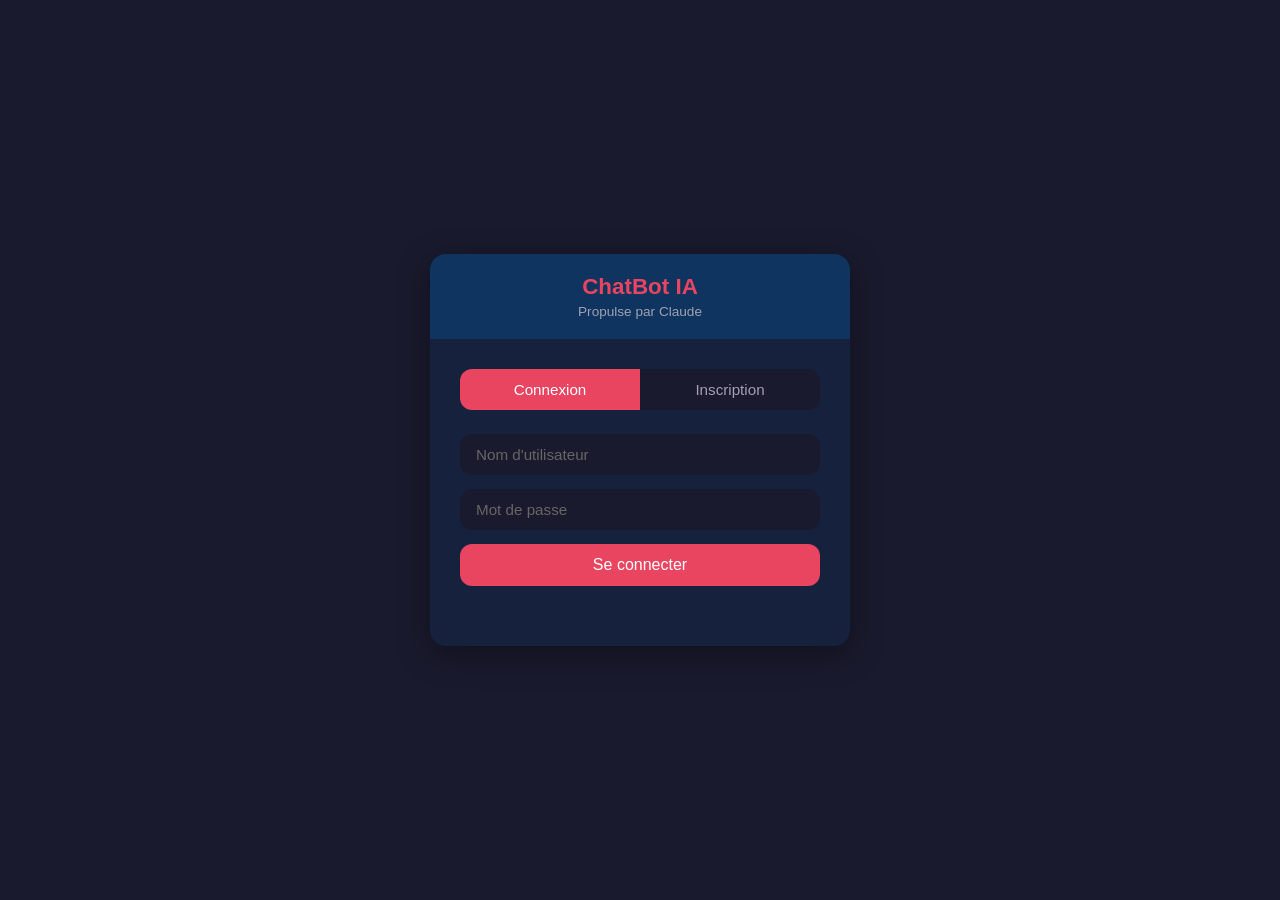
==== templates/auth.html @ 50fb8a7a "Add user authentication with login/register - Users table with hashed passwords (werkzeug) - Flask s" ====
<!DOCTYPE html>
<html lang="fr">
<head>
    <meta charset="UTF-8">
    <meta name="viewport" content="width=device-width, initial-scale=1.0">
    <title>ChatBot IA - Connexion</title>
    <link rel="stylesheet" href="/static/style.css">
</head>
<body>
    <div class="auth-container">
        <header class="chat-header">
            <h1>ChatBot IA</h1>
            <p>Propulse par Claude</p>
        </header>

        <div class="auth-form">
            <div class="auth-tabs">
                <button class="auth-tab active" data-tab="login">Connexion</button>
                <button class="auth-tab" data-tab="register">Inscription</button>
            </div>

            <form id="loginForm" class="auth-panel active">
                <input type="text" id="loginUsername" placeholder="Nom d'utilisateur" required>
                <input type="password" id="loginPassword" placeholder="Mot de passe" required>
                <button type="submit">Se connecter</button>
                <p class="auth-error" id="loginError"></p>
            </form>

            <form id="registerForm" class="auth-panel">
                <input type="text" id="registerUsername" placeholder="Nom d'utilisateur" required>
                <input type="password" id="registerPassword" placeholder="Mot de passe (6 car. min)" required>
                <button type="submit">Creer un compte</button>
                <p class="auth-error" id="registerError"></p>
            </form>
        </div>
    </div>

    <script>
        const tabs = document.querySelectorAll(".auth-tab");
        const panels = document.querySelectorAll(".auth-panel");

        tabs.forEach((tab) => {
            tab.addEventListener("click", () => {
                tabs.forEach((t) => t.classList.remove("active"));
                panels.forEach((p) => p.classList.remove("active"));
                tab.classList.add("active");
                document.getElementById(tab.dataset.tab + "Form").classList.add("active");
            });
        });

        async function handleAuth(url, username, password, errorEl) {
            errorEl.textContent = "";
            try {
                const res = await fetch(url, {
                    method: "POST",
                    headers: { "Content-Type": "application/json" },
                    body: JSON.stringify({ username, password }),
                });
                const data = await res.json();
                if (data.error) {
                    errorEl.textContent = data.error;
                } else {
                    window.location.href = "/";
                }
            } catch {
                errorEl.textContent = "Erreur de connexion au serveur.";
            }
        }

        document.getElementById("loginForm").addEventListener("submit", (e) => {
            e.preventDefault();
            handleAuth(
                "/auth/login",
                document.getElementById("loginUsername").value,
                document.getElementById("loginPassword").value,
                document.getElementById("loginError")
            );
        });

        document.getElementById("registerForm").addEventListener("submit", (e) => {
            e.preventDefault();
            handleAuth(
                "/auth/register",
                document.getElementById("registerUsername").value,
                document.getElementById("registerPassword").value,
                document.getElementById("registerError")
            );
        });
    </script>
</body>
</html>
---- static/style.css ----
* {
    margin: 0;
    padding: 0;
    box-sizing: border-box;
}

body {
    font-family: -apple-system, BlinkMacSystemFont, "Segoe UI", Roboto, sans-serif;
    background: #1a1a2e;
    color: #e0e0e0;
    height: 100vh;
    display: flex;
    justify-content: center;
    align-items: center;
}

.chat-container {
    width: 100%;
    max-width: 700px;
    height: 90vh;
    background: #16213e;
    border-radius: 16px;
    display: flex;
    flex-direction: column;
    overflow: hidden;
    box-shadow: 0 8px 32px rgba(0, 0, 0, 0.4);
}

.chat-header {
    background: #0f3460;
    padding: 20px;
    text-align: center;
}

.header-top {
    display: flex;
    justify-content: space-between;
    align-items: center;
}

.user-info {
    display: flex;
    align-items: center;
    gap: 10px;
    font-size: 0.85rem;
    color: #a0a0b0;
}

.btn-logout {
    padding: 6px 14px;
    border: 1px solid #e94560;
    border-radius: 16px;
    background: transparent;
    color: #e94560;
    font-size: 0.8rem;
    cursor: pointer;
    transition: background 0.2s;
}

.btn-logout:hover {
    background: #e94560;
    color: #fff;
}

.chat-header h1 {
    font-size: 1.4rem;
    color: #e94560;
}

.chat-header p {
    font-size: 0.85rem;
    color: #a0a0b0;
    margin-top: 4px;
}

.chat-messages {
    flex: 1;
    overflow-y: auto;
    padding: 20px;
    display: flex;
    flex-direction: column;
    gap: 12px;
}

.message {
    display: flex;
    max-width: 80%;
}

.message.user {
    align-self: flex-end;
}

.message.assistant {
    align-self: flex-start;
}

.message-content {
    padding: 12px 16px;
    border-radius: 16px;
    line-height: 1.5;
    font-size: 0.95rem;
    white-space: pre-wrap;
    word-wrap: break-word;
}

.message.user .message-content {
    background: #e94560;
    color: #fff;
    border-bottom-right-radius: 4px;
}

.message.assistant .message-content {
    background: #0f3460;
    color: #e0e0e0;
    border-bottom-left-radius: 4px;
}

.chat-input {
    display: flex;
    padding: 16px;
    gap: 10px;
    background: #0f3460;
}

.chat-input input {
    flex: 1;
    padding: 12px 16px;
    border: none;
    border-radius: 24px;
    background: #1a1a2e;
    color: #e0e0e0;
    font-size: 0.95rem;
    outline: none;
}

.chat-input input::placeholder {
    color: #666;
}

.chat-input button {
    padding: 12px 24px;
    border: none;
    border-radius: 24px;
    background: #e94560;
    color: #fff;
    font-size: 0.95rem;
    cursor: pointer;
    transition: background 0.2s;
}

.chat-input button:hover {
    background: #c73650;
}

.chat-input button:disabled {
    background: #555;
    cursor: not-allowed;
}

.typing-indicator {
    display: flex;
    gap: 4px;
    padding: 12px 16px;
    background: #0f3460;
    border-radius: 16px;
    border-bottom-left-radius: 4px;
    align-self: flex-start;
}

.typing-indicator span {
    width: 8px;
    height: 8px;
    background: #a0a0b0;
    border-radius: 50%;
    animation: bounce 1.4s infinite;
}

.typing-indicator span:nth-child(2) { animation-delay: 0.2s; }
.typing-indicator span:nth-child(3) { animation-delay: 0.4s; }

@keyframes bounce {
    0%, 60%, 100% { transform: translateY(0); }
    30% { transform: translateY(-6px); }
}

/* Auth page */

.auth-container {
    width: 100%;
    max-width: 420px;
    background: #16213e;
    border-radius: 16px;
    overflow: hidden;
    box-shadow: 0 8px 32px rgba(0, 0, 0, 0.4);
}

.auth-form {
    padding: 30px;
}

.auth-tabs {
    display: flex;
    gap: 0;
    margin-bottom: 24px;
    border-radius: 12px;
    overflow: hidden;
    background: #1a1a2e;
}

.auth-tab {
    flex: 1;
    padding: 12px;
    border: none;
    background: transparent;
    color: #a0a0b0;
    font-size: 0.95rem;
    cursor: pointer;
    transition: background 0.2s, color 0.2s;
}

.auth-tab.active {
    background: #e94560;
    color: #fff;
}

.auth-panel {
    display: none;
    flex-direction: column;
    gap: 14px;
}

.auth-panel.active {
    display: flex;
}

.auth-panel input {
    padding: 12px 16px;
    border: none;
    border-radius: 12px;
    background: #1a1a2e;
    color: #e0e0e0;
    font-size: 0.95rem;
    outline: none;
}

.auth-panel input::placeholder {
    color: #666;
}

.auth-panel button {
    padding: 12px;
    border: none;
    border-radius: 12px;
    background: #e94560;
    color: #fff;
    font-size: 1rem;
    cursor: pointer;
    transition: background 0.2s;
}

.auth-panel button:hover {
    background: #c73650;
}

.auth-error {
    color: #e94560;
    font-size: 0.85rem;
    min-height: 1.2em;
}
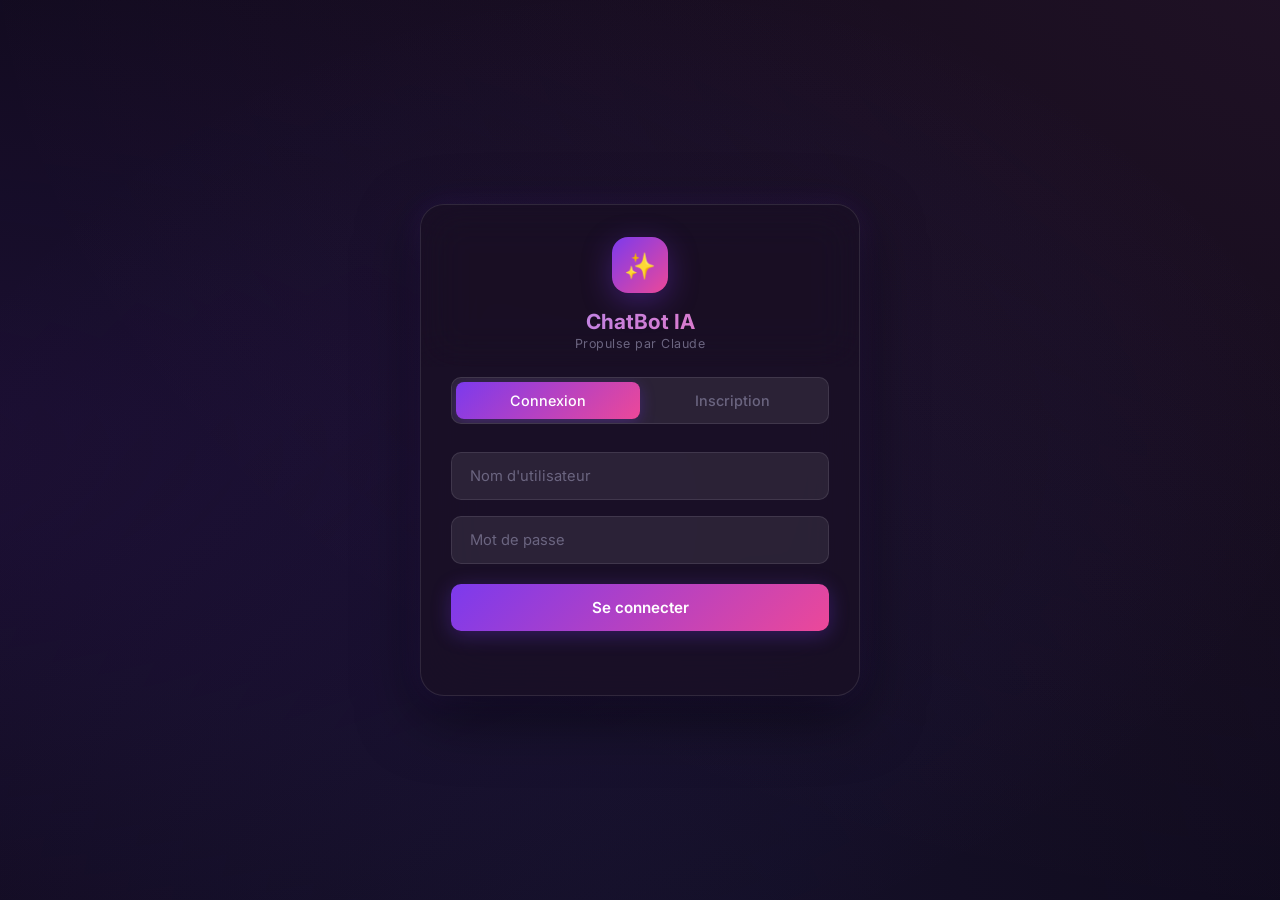
==== commit 34fd5a4b: "Redesign UI with glassmorphism, animations and premium look - Complete CSS overhaul: glassmorphism e" ====
--- a/templates/auth.html
+++ b/templates/auth.html
@@ -9,6 +9,7 @@
 <body>
     <div class="auth-container">
         <header class="chat-header">
+            <div class="auth-logo">&#10024;</div>
             <h1>ChatBot IA</h1>
             <p>Propulse par Claude</p>
         </header>
--- a/static/style.css
+++ b/static/style.css
@@ -1,35 +1,291 @@
+@import url('https://fonts.googleapis.com/css2?family=Inter:wght@300;400;500;600;700&display=swap');
+
 * {
     margin: 0;
     padding: 0;
     box-sizing: border-box;
 }
 
+:root {
+    --primary: #7c3aed;
+    --primary-light: #a78bfa;
+    --primary-dark: #5b21b6;
+    --accent: #f472b6;
+    --accent-dark: #ec4899;
+    --bg-deep: #0f0a1a;
+    --bg-dark: #1a1025;
+    --bg-card: rgba(255, 255, 255, 0.05);
+    --bg-glass: rgba(255, 255, 255, 0.08);
+    --bg-glass-hover: rgba(255, 255, 255, 0.12);
+    --border-glass: rgba(255, 255, 255, 0.1);
+    --border-glow: rgba(124, 58, 237, 0.3);
+    --text-primary: #f1f0f5;
+    --text-secondary: #a09bb0;
+    --text-muted: #6b6580;
+    --shadow-lg: 0 20px 60px rgba(0, 0, 0, 0.5);
+    --shadow-glow: 0 0 30px rgba(124, 58, 237, 0.15);
+    --radius-sm: 10px;
+    --radius-md: 16px;
+    --radius-lg: 24px;
+    --radius-full: 9999px;
+    --transition: 0.3s cubic-bezier(0.4, 0, 0.2, 1);
+}
+
 body {
-    font-family: -apple-system, BlinkMacSystemFont, "Segoe UI", Roboto, sans-serif;
-    background: #1a1a2e;
-    color: #e0e0e0;
+    font-family: 'Inter', -apple-system, BlinkMacSystemFont, "Segoe UI", sans-serif;
+    background: var(--bg-deep);
+    color: var(--text-primary);
     height: 100vh;
     display: flex;
     justify-content: center;
     align-items: center;
-}
+    overflow: hidden;
+}
+
+/* Animated background */
+body::before {
+    content: '';
+    position: fixed;
+    top: -50%;
+    left: -50%;
+    width: 200%;
+    height: 200%;
+    background:
+        radial-gradient(ellipse at 20% 50%, rgba(124, 58, 237, 0.12) 0%, transparent 50%),
+        radial-gradient(ellipse at 80% 20%, rgba(244, 114, 182, 0.08) 0%, transparent 50%),
+        radial-gradient(ellipse at 50% 80%, rgba(99, 102, 241, 0.08) 0%, transparent 50%);
+    animation: bgShift 20s ease-in-out infinite alternate;
+    z-index: 0;
+    pointer-events: none;
+}
+
+@keyframes bgShift {
+    0% { transform: translate(0, 0) rotate(0deg); }
+    33% { transform: translate(2%, -1%) rotate(1deg); }
+    66% { transform: translate(-1%, 2%) rotate(-1deg); }
+    100% { transform: translate(1%, -2%) rotate(0.5deg); }
+}
+
+/* Custom scrollbar */
+::-webkit-scrollbar {
+    width: 6px;
+}
+
+::-webkit-scrollbar-track {
+    background: transparent;
+}
+
+::-webkit-scrollbar-thumb {
+    background: rgba(124, 58, 237, 0.3);
+    border-radius: var(--radius-full);
+}
+
+::-webkit-scrollbar-thumb:hover {
+    background: rgba(124, 58, 237, 0.5);
+}
+
+/* ==================== APP LAYOUT ==================== */
+
+.app-layout {
+    display: flex;
+    width: 100%;
+    height: 100vh;
+    position: relative;
+    z-index: 1;
+}
+
+/* ==================== SIDEBAR ==================== */
+
+.sidebar {
+    width: 300px;
+    background: rgba(15, 10, 26, 0.85);
+    backdrop-filter: blur(24px);
+    -webkit-backdrop-filter: blur(24px);
+    display: flex;
+    flex-direction: column;
+    border-right: 1px solid var(--border-glass);
+    transition: margin-left var(--transition), opacity var(--transition);
+}
+
+.sidebar.hidden {
+    margin-left: -300px;
+    opacity: 0;
+}
+
+.sidebar-header {
+    display: flex;
+    justify-content: space-between;
+    align-items: center;
+    padding: 20px;
+    border-bottom: 1px solid var(--border-glass);
+}
+
+.sidebar-header h2 {
+    font-size: 0.8rem;
+    font-weight: 600;
+    color: var(--text-secondary);
+    text-transform: uppercase;
+    letter-spacing: 1.5px;
+}
+
+.btn-new-conv {
+    width: 36px;
+    height: 36px;
+    border: none;
+    border-radius: var(--radius-sm);
+    background: linear-gradient(135deg, var(--primary), var(--accent-dark));
+    color: #fff;
+    font-size: 1.3rem;
+    cursor: pointer;
+    transition: all var(--transition);
+    display: flex;
+    align-items: center;
+    justify-content: center;
+    box-shadow: 0 4px 15px rgba(124, 58, 237, 0.3);
+}
+
+.btn-new-conv:hover {
+    transform: scale(1.08);
+    box-shadow: 0 6px 25px rgba(124, 58, 237, 0.5);
+}
+
+.conv-list {
+    flex: 1;
+    overflow-y: auto;
+    padding: 10px;
+}
+
+.conv-item {
+    display: flex;
+    align-items: center;
+    padding: 12px 14px;
+    border-radius: var(--radius-sm);
+    cursor: pointer;
+    transition: all var(--transition);
+    margin-bottom: 4px;
+    border: 1px solid transparent;
+}
+
+.conv-item:hover {
+    background: var(--bg-glass-hover);
+    border-color: var(--border-glass);
+}
+
+.conv-item.active {
+    background: linear-gradient(135deg, rgba(124, 58, 237, 0.2), rgba(244, 114, 182, 0.1));
+    border-color: var(--border-glow);
+    box-shadow: 0 0 20px rgba(124, 58, 237, 0.1);
+}
+
+.conv-item-icon {
+    width: 32px;
+    height: 32px;
+    border-radius: 8px;
+    background: var(--bg-glass);
+    display: flex;
+    align-items: center;
+    justify-content: center;
+    margin-right: 12px;
+    font-size: 0.85rem;
+    flex-shrink: 0;
+}
+
+.conv-item.active .conv-item-icon {
+    background: linear-gradient(135deg, var(--primary), var(--accent-dark));
+}
+
+.conv-item-title {
+    flex: 1;
+    font-size: 0.85rem;
+    font-weight: 400;
+    overflow: hidden;
+    text-overflow: ellipsis;
+    white-space: nowrap;
+    color: var(--text-secondary);
+    transition: color var(--transition);
+}
+
+.conv-item.active .conv-item-title {
+    color: var(--text-primary);
+    font-weight: 500;
+}
+
+.conv-item-delete {
+    border: none;
+    background: transparent;
+    color: var(--text-muted);
+    font-size: 1.1rem;
+    cursor: pointer;
+    padding: 4px 8px;
+    border-radius: 6px;
+    display: none;
+    transition: all var(--transition);
+}
+
+.conv-item:hover .conv-item-delete {
+    display: flex;
+}
+
+.conv-item-delete:hover {
+    color: #f87171;
+    background: rgba(248, 113, 113, 0.12);
+}
+
+.sidebar-footer {
+    padding: 16px 20px;
+    border-top: 1px solid var(--border-glass);
+}
+
+.sidebar-footer .user-info {
+    display: flex;
+    justify-content: space-between;
+    align-items: center;
+    font-size: 0.85rem;
+}
+
+.user-info-left {
+    display: flex;
+    align-items: center;
+    gap: 10px;
+    color: var(--text-secondary);
+}
+
+.user-avatar-small {
+    width: 30px;
+    height: 30px;
+    border-radius: var(--radius-full);
+    background: linear-gradient(135deg, var(--primary), var(--accent));
+    display: flex;
+    align-items: center;
+    justify-content: center;
+    font-size: 0.75rem;
+    font-weight: 600;
+    color: #fff;
+}
+
+/* ==================== CHAT CONTAINER ==================== */
 
 .chat-container {
-    width: 100%;
-    max-width: 700px;
-    height: 90vh;
-    background: #16213e;
-    border-radius: 16px;
+    flex: 1;
+    height: 100vh;
+    background: transparent;
     display: flex;
     flex-direction: column;
     overflow: hidden;
-    box-shadow: 0 8px 32px rgba(0, 0, 0, 0.4);
-}
+    position: relative;
+}
+
+/* ==================== CHAT HEADER ==================== */
 
 .chat-header {
-    background: #0f3460;
-    padding: 20px;
+    background: rgba(15, 10, 26, 0.6);
+    backdrop-filter: blur(20px);
+    -webkit-backdrop-filter: blur(20px);
+    padding: 16px 24px;
     text-align: center;
+    border-bottom: 1px solid var(--border-glass);
+    position: relative;
+    z-index: 2;
 }
 
 .header-top {
@@ -38,132 +294,327 @@
     align-items: center;
 }
 
-.user-info {
-    display: flex;
-    align-items: center;
-    gap: 10px;
-    font-size: 0.85rem;
-    color: #a0a0b0;
+.btn-toggle-sidebar {
+    border: none;
+    background: var(--bg-glass);
+    color: var(--text-secondary);
+    font-size: 1.2rem;
+    cursor: pointer;
+    padding: 8px 12px;
+    border-radius: var(--radius-sm);
+    transition: all var(--transition);
+    backdrop-filter: blur(10px);
+}
+
+.btn-toggle-sidebar:hover {
+    color: var(--text-primary);
+    background: var(--bg-glass-hover);
+    transform: scale(1.05);
+}
+
+.header-actions {
+    display: flex;
+    gap: 8px;
+}
+
+.btn-export {
+    padding: 8px 16px;
+    border: 1px solid var(--border-glass);
+    border-radius: var(--radius-full);
+    background: var(--bg-glass);
+    color: var(--text-secondary);
+    font-size: 0.8rem;
+    font-weight: 500;
+    cursor: pointer;
+    transition: all var(--transition);
+    backdrop-filter: blur(10px);
+}
+
+.btn-export:hover {
+    background: var(--bg-glass-hover);
+    color: var(--text-primary);
+    border-color: var(--border-glow);
+    box-shadow: var(--shadow-glow);
 }
 
 .btn-logout {
-    padding: 6px 14px;
-    border: 1px solid #e94560;
-    border-radius: 16px;
-    background: transparent;
-    color: #e94560;
+    padding: 8px 16px;
+    border: 1px solid rgba(248, 113, 113, 0.3);
+    border-radius: var(--radius-full);
+    background: rgba(248, 113, 113, 0.08);
+    color: #f87171;
     font-size: 0.8rem;
+    font-weight: 500;
     cursor: pointer;
-    transition: background 0.2s;
+    transition: all var(--transition);
 }
 
 .btn-logout:hover {
-    background: #e94560;
-    color: #fff;
+    background: rgba(248, 113, 113, 0.2);
+    border-color: rgba(248, 113, 113, 0.5);
 }
 
 .chat-header h1 {
-    font-size: 1.4rem;
-    color: #e94560;
+    font-size: 1.3rem;
+    font-weight: 700;
+    background: linear-gradient(135deg, var(--primary-light), var(--accent));
+    -webkit-background-clip: text;
+    -webkit-text-fill-color: transparent;
+    background-clip: text;
 }
 
 .chat-header p {
-    font-size: 0.85rem;
-    color: #a0a0b0;
-    margin-top: 4px;
-}
+    font-size: 0.78rem;
+    color: var(--text-muted);
+    margin-top: 2px;
+    font-weight: 400;
+    letter-spacing: 0.5px;
+}
+
+/* ==================== MESSAGES ==================== */
 
 .chat-messages {
     flex: 1;
     overflow-y: auto;
-    padding: 20px;
+    padding: 24px;
     display: flex;
     flex-direction: column;
+    gap: 16px;
+    scroll-behavior: smooth;
+}
+
+.message {
+    display: flex;
+    align-items: flex-start;
     gap: 12px;
-}
-
-.message {
-    display: flex;
     max-width: 80%;
+    animation: messageSlide 0.4s cubic-bezier(0.16, 1, 0.3, 1);
+}
+
+@keyframes messageSlide {
+    from {
+        opacity: 0;
+        transform: translateY(12px);
+    }
+    to {
+        opacity: 1;
+        transform: translateY(0);
+    }
 }
 
 .message.user {
     align-self: flex-end;
+    flex-direction: row-reverse;
 }
 
 .message.assistant {
     align-self: flex-start;
 }
 
+.message-avatar {
+    width: 36px;
+    height: 36px;
+    border-radius: var(--radius-sm);
+    display: flex;
+    align-items: center;
+    justify-content: center;
+    font-size: 1rem;
+    flex-shrink: 0;
+    font-weight: 600;
+}
+
+.message.user .message-avatar {
+    background: linear-gradient(135deg, var(--primary), var(--primary-dark));
+    color: #fff;
+    box-shadow: 0 4px 12px rgba(124, 58, 237, 0.3);
+}
+
+.message.assistant .message-avatar {
+    background: linear-gradient(135deg, var(--accent), var(--accent-dark));
+    color: #fff;
+    box-shadow: 0 4px 12px rgba(244, 114, 182, 0.3);
+}
+
 .message-content {
-    padding: 12px 16px;
-    border-radius: 16px;
-    line-height: 1.5;
-    font-size: 0.95rem;
-    white-space: pre-wrap;
+    padding: 14px 18px;
+    border-radius: var(--radius-md);
+    line-height: 1.65;
+    font-size: 0.92rem;
     word-wrap: break-word;
+    overflow-wrap: break-word;
+    position: relative;
 }
 
 .message.user .message-content {
-    background: #e94560;
+    background: linear-gradient(135deg, var(--primary), var(--primary-dark));
     color: #fff;
     border-bottom-right-radius: 4px;
+    white-space: pre-wrap;
+    box-shadow: 0 4px 20px rgba(124, 58, 237, 0.25);
 }
 
 .message.assistant .message-content {
-    background: #0f3460;
-    color: #e0e0e0;
+    background: var(--bg-glass);
+    backdrop-filter: blur(16px);
+    -webkit-backdrop-filter: blur(16px);
+    color: var(--text-primary);
+    border: 1px solid var(--border-glass);
     border-bottom-left-radius: 4px;
-}
+    box-shadow: 0 4px 20px rgba(0, 0, 0, 0.2);
+}
+
+/* ==================== MARKDOWN STYLES ==================== */
+
+.message.assistant .message-content p {
+    margin-bottom: 10px;
+}
+
+.message.assistant .message-content p:last-child {
+    margin-bottom: 0;
+}
+
+.message.assistant .message-content ul,
+.message.assistant .message-content ol {
+    margin: 10px 0;
+    padding-left: 22px;
+}
+
+.message.assistant .message-content li {
+    margin-bottom: 4px;
+}
+
+.message.assistant .message-content code {
+    background: rgba(124, 58, 237, 0.15);
+    padding: 2px 8px;
+    border-radius: 6px;
+    font-size: 0.85rem;
+    font-family: 'SF Mono', 'Fira Code', 'JetBrains Mono', monospace;
+    color: var(--primary-light);
+    border: 1px solid rgba(124, 58, 237, 0.1);
+}
+
+.message.assistant .message-content pre {
+    background: rgba(0, 0, 0, 0.4);
+    border-radius: var(--radius-sm);
+    padding: 16px;
+    margin: 12px 0;
+    overflow-x: auto;
+    border: 1px solid var(--border-glass);
+    position: relative;
+}
+
+.message.assistant .message-content pre code {
+    background: transparent;
+    padding: 0;
+    font-size: 0.83rem;
+    color: var(--text-primary);
+    border: none;
+}
+
+.message.assistant .message-content strong {
+    color: #fff;
+    font-weight: 600;
+}
+
+.message.assistant .message-content blockquote {
+    border-left: 3px solid var(--primary);
+    padding-left: 14px;
+    margin: 10px 0;
+    color: var(--text-secondary);
+    font-style: italic;
+}
+
+.message.assistant .message-content a {
+    color: var(--primary-light);
+    text-decoration: none;
+    border-bottom: 1px solid rgba(167, 139, 250, 0.3);
+    transition: all var(--transition);
+}
+
+.message.assistant .message-content a:hover {
+    color: var(--accent);
+    border-bottom-color: var(--accent);
+}
+
+/* ==================== CHAT INPUT ==================== */
 
 .chat-input {
     display: flex;
-    padding: 16px;
-    gap: 10px;
-    background: #0f3460;
+    padding: 20px 24px;
+    gap: 12px;
+    background: rgba(15, 10, 26, 0.6);
+    backdrop-filter: blur(20px);
+    -webkit-backdrop-filter: blur(20px);
+    border-top: 1px solid var(--border-glass);
+    align-items: center;
 }
 
 .chat-input input {
     flex: 1;
-    padding: 12px 16px;
+    padding: 14px 20px;
+    border: 1px solid var(--border-glass);
+    border-radius: var(--radius-full);
+    background: var(--bg-glass);
+    color: var(--text-primary);
+    font-size: 0.92rem;
+    font-family: 'Inter', sans-serif;
+    outline: none;
+    transition: all var(--transition);
+    backdrop-filter: blur(10px);
+}
+
+.chat-input input::placeholder {
+    color: var(--text-muted);
+}
+
+.chat-input input:focus {
+    border-color: var(--border-glow);
+    box-shadow: 0 0 20px rgba(124, 58, 237, 0.15), inset 0 0 20px rgba(124, 58, 237, 0.05);
+    background: rgba(255, 255, 255, 0.08);
+}
+
+.chat-input button {
+    padding: 14px 28px;
     border: none;
-    border-radius: 24px;
-    background: #1a1a2e;
-    color: #e0e0e0;
-    font-size: 0.95rem;
-    outline: none;
-}
-
-.chat-input input::placeholder {
-    color: #666;
-}
-
-.chat-input button {
-    padding: 12px 24px;
-    border: none;
-    border-radius: 24px;
-    background: #e94560;
+    border-radius: var(--radius-full);
+    background: linear-gradient(135deg, var(--primary), var(--accent-dark));
     color: #fff;
-    font-size: 0.95rem;
+    font-size: 0.92rem;
+    font-weight: 600;
+    font-family: 'Inter', sans-serif;
     cursor: pointer;
-    transition: background 0.2s;
+    transition: all var(--transition);
+    box-shadow: 0 4px 20px rgba(124, 58, 237, 0.3);
+    white-space: nowrap;
 }
 
 .chat-input button:hover {
-    background: #c73650;
+    transform: translateY(-1px);
+    box-shadow: 0 8px 30px rgba(124, 58, 237, 0.45);
+}
+
+.chat-input button:active {
+    transform: translateY(0);
 }
 
 .chat-input button:disabled {
-    background: #555;
+    background: var(--bg-glass);
+    color: var(--text-muted);
     cursor: not-allowed;
-}
+    box-shadow: none;
+    transform: none;
+}
+
+/* ==================== TYPING INDICATOR ==================== */
 
 .typing-indicator {
     display: flex;
-    gap: 4px;
-    padding: 12px 16px;
-    background: #0f3460;
-    border-radius: 16px;
+    gap: 5px;
+    padding: 14px 18px;
+    background: var(--bg-glass);
+    backdrop-filter: blur(16px);
+    border-radius: var(--radius-md);
+    border: 1px solid var(--border-glass);
     border-bottom-left-radius: 4px;
     align-self: flex-start;
 }
@@ -171,100 +622,289 @@
 .typing-indicator span {
     width: 8px;
     height: 8px;
-    background: #a0a0b0;
+    background: var(--primary-light);
     border-radius: 50%;
-    animation: bounce 1.4s infinite;
+    animation: pulse 1.4s infinite;
 }
 
 .typing-indicator span:nth-child(2) { animation-delay: 0.2s; }
 .typing-indicator span:nth-child(3) { animation-delay: 0.4s; }
 
-@keyframes bounce {
-    0%, 60%, 100% { transform: translateY(0); }
-    30% { transform: translateY(-6px); }
-}
-
-/* Auth page */
+@keyframes pulse {
+    0%, 60%, 100% {
+        transform: translateY(0) scale(1);
+        opacity: 0.4;
+    }
+    30% {
+        transform: translateY(-8px) scale(1.1);
+        opacity: 1;
+    }
+}
+
+/* ==================== WELCOME MESSAGE ==================== */
+
+.welcome-section {
+    display: flex;
+    flex-direction: column;
+    align-items: center;
+    justify-content: center;
+    padding: 40px 20px;
+    text-align: center;
+    animation: fadeIn 0.6s ease;
+}
+
+@keyframes fadeIn {
+    from { opacity: 0; transform: translateY(10px); }
+    to { opacity: 1; transform: translateY(0); }
+}
+
+.welcome-icon {
+    width: 72px;
+    height: 72px;
+    border-radius: 20px;
+    background: linear-gradient(135deg, var(--primary), var(--accent-dark));
+    display: flex;
+    align-items: center;
+    justify-content: center;
+    font-size: 2rem;
+    margin-bottom: 20px;
+    box-shadow: 0 8px 40px rgba(124, 58, 237, 0.35);
+    animation: float 4s ease-in-out infinite;
+}
+
+@keyframes float {
+    0%, 100% { transform: translateY(0); }
+    50% { transform: translateY(-8px); }
+}
+
+.welcome-section h2 {
+    font-size: 1.4rem;
+    font-weight: 700;
+    margin-bottom: 8px;
+    background: linear-gradient(135deg, var(--text-primary), var(--primary-light));
+    -webkit-background-clip: text;
+    -webkit-text-fill-color: transparent;
+    background-clip: text;
+}
+
+.welcome-section p {
+    color: var(--text-muted);
+    font-size: 0.9rem;
+    max-width: 400px;
+    line-height: 1.6;
+}
+
+/* ==================== AUTH PAGE ==================== */
 
 .auth-container {
     width: 100%;
-    max-width: 420px;
-    background: #16213e;
+    max-width: 440px;
+    background: rgba(26, 16, 37, 0.8);
+    backdrop-filter: blur(30px);
+    -webkit-backdrop-filter: blur(30px);
+    border-radius: var(--radius-lg);
+    overflow: hidden;
+    border: 1px solid var(--border-glass);
+    box-shadow: var(--shadow-lg), var(--shadow-glow);
+    position: relative;
+    z-index: 1;
+    animation: authAppear 0.5s cubic-bezier(0.16, 1, 0.3, 1);
+}
+
+@keyframes authAppear {
+    from {
+        opacity: 0;
+        transform: translateY(20px) scale(0.97);
+    }
+    to {
+        opacity: 1;
+        transform: translateY(0) scale(1);
+    }
+}
+
+.auth-container .chat-header {
+    background: transparent;
+    padding: 32px 30px 16px;
+    border-bottom: none;
+}
+
+.auth-logo {
+    width: 56px;
+    height: 56px;
     border-radius: 16px;
+    background: linear-gradient(135deg, var(--primary), var(--accent-dark));
+    display: flex;
+    align-items: center;
+    justify-content: center;
+    font-size: 1.6rem;
+    margin: 0 auto 16px;
+    box-shadow: 0 8px 30px rgba(124, 58, 237, 0.35);
+}
+
+.auth-form {
+    padding: 10px 30px 32px;
+}
+
+.auth-tabs {
+    display: flex;
+    gap: 0;
+    margin-bottom: 28px;
+    border-radius: var(--radius-sm);
     overflow: hidden;
-    box-shadow: 0 8px 32px rgba(0, 0, 0, 0.4);
-}
-
-.auth-form {
-    padding: 30px;
-}
-
-.auth-tabs {
-    display: flex;
-    gap: 0;
-    margin-bottom: 24px;
-    border-radius: 12px;
-    overflow: hidden;
-    background: #1a1a2e;
+    background: var(--bg-glass);
+    border: 1px solid var(--border-glass);
+    padding: 4px;
 }
 
 .auth-tab {
     flex: 1;
-    padding: 12px;
+    padding: 10px;
     border: none;
     background: transparent;
-    color: #a0a0b0;
-    font-size: 0.95rem;
+    color: var(--text-muted);
+    font-size: 0.9rem;
+    font-weight: 500;
+    font-family: 'Inter', sans-serif;
     cursor: pointer;
-    transition: background 0.2s, color 0.2s;
+    transition: all var(--transition);
+    border-radius: 8px;
 }
 
 .auth-tab.active {
-    background: #e94560;
+    background: linear-gradient(135deg, var(--primary), var(--accent-dark));
     color: #fff;
+    box-shadow: 0 4px 15px rgba(124, 58, 237, 0.3);
+}
+
+.auth-tab:not(.active):hover {
+    color: var(--text-secondary);
+    background: var(--bg-glass);
 }
 
 .auth-panel {
     display: none;
     flex-direction: column;
-    gap: 14px;
+    gap: 16px;
 }
 
 .auth-panel.active {
     display: flex;
+    animation: fadeIn 0.3s ease;
 }
 
 .auth-panel input {
-    padding: 12px 16px;
+    padding: 14px 18px;
+    border: 1px solid var(--border-glass);
+    border-radius: var(--radius-sm);
+    background: var(--bg-glass);
+    color: var(--text-primary);
+    font-size: 0.92rem;
+    font-family: 'Inter', sans-serif;
+    outline: none;
+    transition: all var(--transition);
+}
+
+.auth-panel input::placeholder {
+    color: var(--text-muted);
+}
+
+.auth-panel input:focus {
+    border-color: var(--border-glow);
+    box-shadow: 0 0 20px rgba(124, 58, 237, 0.15);
+    background: rgba(255, 255, 255, 0.06);
+}
+
+.auth-panel button {
+    padding: 14px;
     border: none;
-    border-radius: 12px;
-    background: #1a1a2e;
-    color: #e0e0e0;
+    border-radius: var(--radius-sm);
+    background: linear-gradient(135deg, var(--primary), var(--accent-dark));
+    color: #fff;
     font-size: 0.95rem;
-    outline: none;
-}
-
-.auth-panel input::placeholder {
-    color: #666;
-}
-
-.auth-panel button {
-    padding: 12px;
-    border: none;
-    border-radius: 12px;
-    background: #e94560;
-    color: #fff;
-    font-size: 1rem;
+    font-weight: 600;
+    font-family: 'Inter', sans-serif;
     cursor: pointer;
-    transition: background 0.2s;
+    transition: all var(--transition);
+    box-shadow: 0 4px 20px rgba(124, 58, 237, 0.3);
+    margin-top: 4px;
 }
 
 .auth-panel button:hover {
-    background: #c73650;
+    transform: translateY(-2px);
+    box-shadow: 0 8px 30px rgba(124, 58, 237, 0.45);
+}
+
+.auth-panel button:active {
+    transform: translateY(0);
 }
 
 .auth-error {
-    color: #e94560;
-    font-size: 0.85rem;
+    color: #f87171;
+    font-size: 0.83rem;
     min-height: 1.2em;
-}
+    text-align: center;
+}
+
+/* ==================== RESPONSIVE ==================== */
+
+@media (max-width: 768px) {
+    .sidebar {
+        position: fixed;
+        z-index: 10;
+        height: 100vh;
+        width: 300px;
+    }
+
+    .sidebar.hidden {
+        margin-left: -300px;
+    }
+
+    .message {
+        max-width: 92%;
+    }
+
+    .chat-input {
+        padding: 14px 16px;
+    }
+
+    .chat-input button {
+        padding: 14px 20px;
+    }
+
+    .chat-messages {
+        padding: 16px;
+    }
+
+    .auth-container {
+        margin: 16px;
+        max-width: calc(100% - 32px);
+    }
+
+    .welcome-icon {
+        width: 60px;
+        height: 60px;
+        font-size: 1.6rem;
+    }
+}
+
+@media (max-width: 480px) {
+    .message-avatar {
+        width: 28px;
+        height: 28px;
+        font-size: 0.8rem;
+        border-radius: 8px;
+    }
+
+    .message-content {
+        padding: 12px 14px;
+        font-size: 0.88rem;
+    }
+
+    .header-top h1 {
+        font-size: 1.1rem;
+    }
+
+    .chat-header p {
+        display: none;
+    }
+}
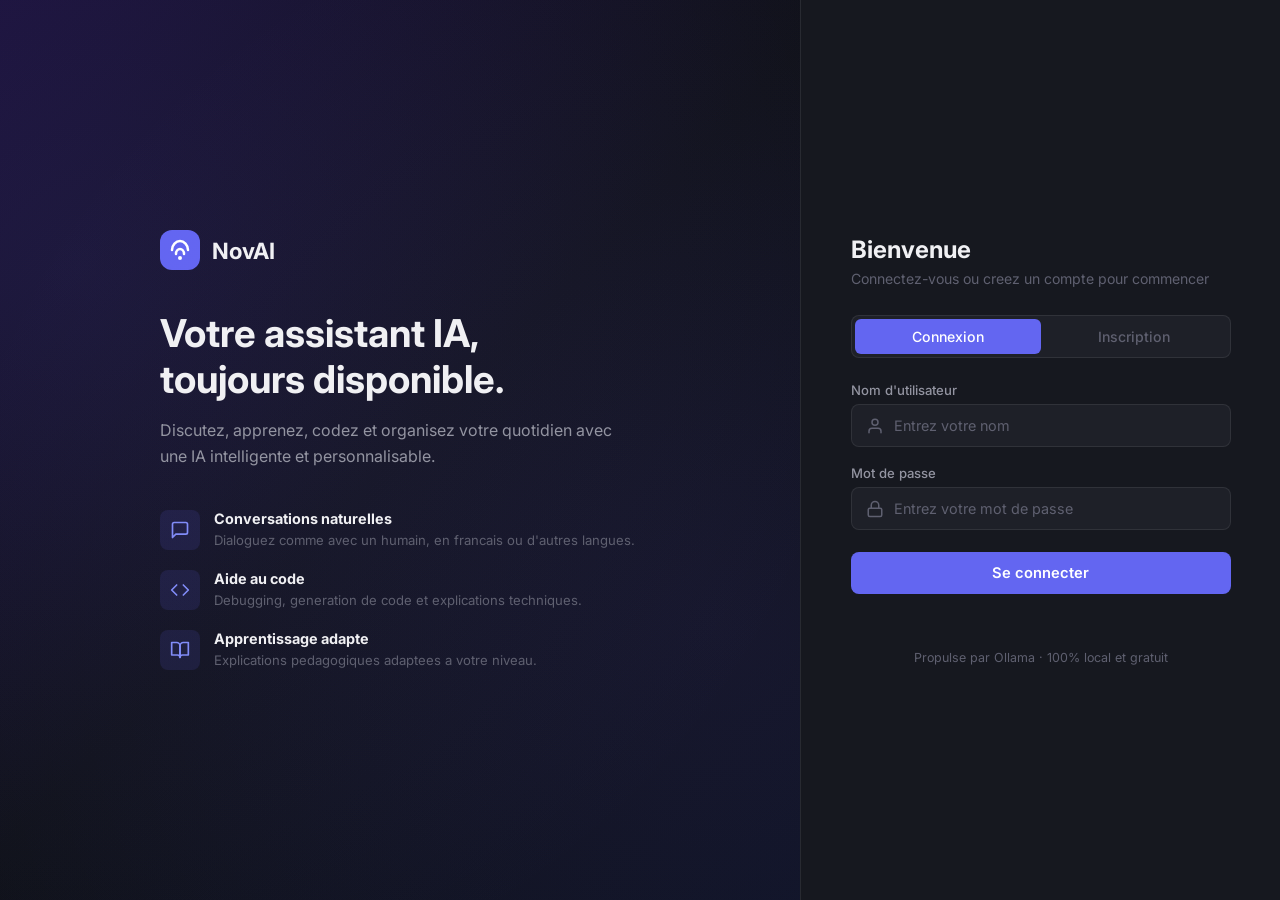
==== commit 3af7f631: "Redesign UI/UX with modern NovAI branding - New split-screen auth page with feature highlights and b" ====
--- a/templates/auth.html
+++ b/templates/auth.html
@@ -3,36 +3,115 @@
 <head>
     <meta charset="UTF-8">
     <meta name="viewport" content="width=device-width, initial-scale=1.0">
-    <title>ChatBot IA - Connexion</title>
+    <title>NovAI - Assistant IA</title>
     <link rel="stylesheet" href="/static/style.css">
 </head>
-<body>
-    <div class="auth-container">
-        <header class="chat-header">
-            <div class="auth-logo">&#10024;</div>
-            <h1>ChatBot IA</h1>
-            <p>Propulse par Claude</p>
-        </header>
+<body class="auth-body">
+    <div class="auth-page">
+        <!-- Left: Branding -->
+        <div class="auth-branding">
+            <div class="auth-branding-content">
+                <div class="brand-logo">
+                    <svg width="40" height="40" viewBox="0 0 40 40" fill="none">
+                        <rect width="40" height="40" rx="12" fill="url(#logo-grad)"/>
+                        <path d="M12 20C12 15 16 11 20 11C24 11 28 15 28 20" stroke="white" stroke-width="2.5" stroke-linecap="round"/>
+                        <path d="M16 24C16 21 18 19 20 19C22 19 24 21 24 24" stroke="white" stroke-width="2.5" stroke-linecap="round"/>
+                        <circle cx="20" cy="28" r="2" fill="white"/>
+                        <defs>
+                            <linearGradient id="logo-grad" x1="0" y1="0" x2="40" y2="40">
+                                <stop stop-color="#6366f1"/>
+                                <stop offset="1" stop-color="#8b5cf6"/>
+                            </linearGradient>
+                        </defs>
+                    </svg>
+                    <span class="brand-name">NovAI</span>
+                </div>
+                <h1 class="auth-headline">Votre assistant IA,<br>toujours disponible.</h1>
+                <p class="auth-subline">Discutez, apprenez, codez et organisez votre quotidien avec une IA intelligente et personnalisable.</p>
+                <div class="auth-features">
+                    <div class="auth-feature">
+                        <div class="feature-icon">
+                            <svg width="20" height="20" viewBox="0 0 24 24" fill="none" stroke="currentColor" stroke-width="2" stroke-linecap="round" stroke-linejoin="round"><path d="M21 15a2 2 0 0 1-2 2H7l-4 4V5a2 2 0 0 1 2-2h14a2 2 0 0 1 2 2z"/></svg>
+                        </div>
+                        <div>
+                            <strong>Conversations naturelles</strong>
+                            <p>Dialoguez comme avec un humain, en francais ou d'autres langues.</p>
+                        </div>
+                    </div>
+                    <div class="auth-feature">
+                        <div class="feature-icon">
+                            <svg width="20" height="20" viewBox="0 0 24 24" fill="none" stroke="currentColor" stroke-width="2" stroke-linecap="round" stroke-linejoin="round"><polyline points="16 18 22 12 16 6"/><polyline points="8 6 2 12 8 18"/></svg>
+                        </div>
+                        <div>
+                            <strong>Aide au code</strong>
+                            <p>Debugging, generation de code et explications techniques.</p>
+                        </div>
+                    </div>
+                    <div class="auth-feature">
+                        <div class="feature-icon">
+                            <svg width="20" height="20" viewBox="0 0 24 24" fill="none" stroke="currentColor" stroke-width="2" stroke-linecap="round" stroke-linejoin="round"><path d="M2 3h6a4 4 0 0 1 4 4v14a3 3 0 0 0-3-3H2z"/><path d="M22 3h-6a4 4 0 0 0-4 4v14a3 3 0 0 1 3-3h7z"/></svg>
+                        </div>
+                        <div>
+                            <strong>Apprentissage adapte</strong>
+                            <p>Explications pedagogiques adaptees a votre niveau.</p>
+                        </div>
+                    </div>
+                </div>
+            </div>
+        </div>
 
-        <div class="auth-form">
-            <div class="auth-tabs">
-                <button class="auth-tab active" data-tab="login">Connexion</button>
-                <button class="auth-tab" data-tab="register">Inscription</button>
+        <!-- Right: Auth form -->
+        <div class="auth-form-side">
+            <div class="auth-card">
+                <div class="auth-card-header">
+                    <h2>Bienvenue</h2>
+                    <p>Connectez-vous ou creez un compte pour commencer</p>
+                </div>
+
+                <div class="auth-tabs">
+                    <button class="auth-tab active" data-tab="login">Connexion</button>
+                    <button class="auth-tab" data-tab="register">Inscription</button>
+                </div>
+
+                <form id="loginForm" class="auth-panel active">
+                    <div class="input-group">
+                        <label for="loginUsername">Nom d'utilisateur</label>
+                        <div class="input-wrapper">
+                            <svg width="18" height="18" viewBox="0 0 24 24" fill="none" stroke="currentColor" stroke-width="2" stroke-linecap="round" stroke-linejoin="round"><path d="M20 21v-2a4 4 0 0 0-4-4H8a4 4 0 0 0-4 4v2"/><circle cx="12" cy="7" r="4"/></svg>
+                            <input type="text" id="loginUsername" placeholder="Entrez votre nom" required>
+                        </div>
+                    </div>
+                    <div class="input-group">
+                        <label for="loginPassword">Mot de passe</label>
+                        <div class="input-wrapper">
+                            <svg width="18" height="18" viewBox="0 0 24 24" fill="none" stroke="currentColor" stroke-width="2" stroke-linecap="round" stroke-linejoin="round"><rect x="3" y="11" width="18" height="11" rx="2" ry="2"/><path d="M7 11V7a5 5 0 0 1 10 0v4"/></svg>
+                            <input type="password" id="loginPassword" placeholder="Entrez votre mot de passe" required>
+                        </div>
+                    </div>
+                    <button type="submit" class="btn-auth">Se connecter</button>
+                    <p class="auth-error" id="loginError"></p>
+                </form>
+
+                <form id="registerForm" class="auth-panel">
+                    <div class="input-group">
+                        <label for="registerUsername">Nom d'utilisateur</label>
+                        <div class="input-wrapper">
+                            <svg width="18" height="18" viewBox="0 0 24 24" fill="none" stroke="currentColor" stroke-width="2" stroke-linecap="round" stroke-linejoin="round"><path d="M20 21v-2a4 4 0 0 0-4-4H8a4 4 0 0 0-4 4v2"/><circle cx="12" cy="7" r="4"/></svg>
+                            <input type="text" id="registerUsername" placeholder="Choisissez un nom" required>
+                        </div>
+                    </div>
+                    <div class="input-group">
+                        <label for="registerPassword">Mot de passe</label>
+                        <div class="input-wrapper">
+                            <svg width="18" height="18" viewBox="0 0 24 24" fill="none" stroke="currentColor" stroke-width="2" stroke-linecap="round" stroke-linejoin="round"><rect x="3" y="11" width="18" height="11" rx="2" ry="2"/><path d="M7 11V7a5 5 0 0 1 10 0v4"/></svg>
+                            <input type="password" id="registerPassword" placeholder="6 caracteres minimum" required>
+                        </div>
+                    </div>
+                    <button type="submit" class="btn-auth">Creer mon compte</button>
+                    <p class="auth-error" id="registerError"></p>
+                </form>
             </div>
-
-            <form id="loginForm" class="auth-panel active">
-                <input type="text" id="loginUsername" placeholder="Nom d'utilisateur" required>
-                <input type="password" id="loginPassword" placeholder="Mot de passe" required>
-                <button type="submit">Se connecter</button>
-                <p class="auth-error" id="loginError"></p>
-            </form>
-
-            <form id="registerForm" class="auth-panel">
-                <input type="text" id="registerUsername" placeholder="Nom d'utilisateur" required>
-                <input type="password" id="registerPassword" placeholder="Mot de passe (6 car. min)" required>
-                <button type="submit">Creer un compte</button>
-                <p class="auth-error" id="registerError"></p>
-            </form>
+            <p class="auth-footer-text">Propulse par Ollama &middot; 100% local et gratuit</p>
         </div>
     </div>
 
--- a/static/style.css
+++ b/static/style.css
@@ -7,68 +7,47 @@
 }
 
 :root {
-    --primary: #7c3aed;
-    --primary-light: #a78bfa;
-    --primary-dark: #5b21b6;
-    --accent: #f472b6;
-    --accent-dark: #ec4899;
-    --bg-deep: #0f0a1a;
-    --bg-dark: #1a1025;
-    --bg-card: rgba(255, 255, 255, 0.05);
-    --bg-glass: rgba(255, 255, 255, 0.08);
-    --bg-glass-hover: rgba(255, 255, 255, 0.12);
-    --border-glass: rgba(255, 255, 255, 0.1);
-    --border-glow: rgba(124, 58, 237, 0.3);
-    --text-primary: #f1f0f5;
-    --text-secondary: #a09bb0;
-    --text-muted: #6b6580;
-    --shadow-lg: 0 20px 60px rgba(0, 0, 0, 0.5);
-    --shadow-glow: 0 0 30px rgba(124, 58, 237, 0.15);
-    --radius-sm: 10px;
-    --radius-md: 16px;
-    --radius-lg: 24px;
+    --primary: #6366f1;
+    --primary-light: #818cf8;
+    --primary-dark: #4f46e5;
+    --primary-subtle: rgba(99, 102, 241, 0.12);
+    --accent: #8b5cf6;
+    --accent-light: #a78bfa;
+    --surface: #0f1117;
+    --surface-1: #16181f;
+    --surface-2: #1e2028;
+    --surface-3: #262830;
+    --surface-hover: #2a2c35;
+    --border: rgba(255, 255, 255, 0.08);
+    --border-focus: rgba(99, 102, 241, 0.5);
+    --text-primary: #f0f0f3;
+    --text-secondary: #9394a1;
+    --text-muted: #5f6070;
+    --danger: #ef4444;
+    --danger-subtle: rgba(239, 68, 68, 0.12);
+    --success: #22c55e;
+    --radius-sm: 8px;
+    --radius-md: 12px;
+    --radius-lg: 16px;
+    --radius-xl: 20px;
     --radius-full: 9999px;
-    --transition: 0.3s cubic-bezier(0.4, 0, 0.2, 1);
+    --transition: 0.2s ease;
+    --shadow-sm: 0 1px 2px rgba(0, 0, 0, 0.3);
+    --shadow-md: 0 4px 12px rgba(0, 0, 0, 0.4);
+    --shadow-lg: 0 12px 40px rgba(0, 0, 0, 0.5);
 }
 
 body {
     font-family: 'Inter', -apple-system, BlinkMacSystemFont, "Segoe UI", sans-serif;
-    background: var(--bg-deep);
+    background: var(--surface);
     color: var(--text-primary);
     height: 100vh;
-    display: flex;
-    justify-content: center;
-    align-items: center;
     overflow: hidden;
-}
-
-/* Animated background */
-body::before {
-    content: '';
-    position: fixed;
-    top: -50%;
-    left: -50%;
-    width: 200%;
-    height: 200%;
-    background:
-        radial-gradient(ellipse at 20% 50%, rgba(124, 58, 237, 0.12) 0%, transparent 50%),
-        radial-gradient(ellipse at 80% 20%, rgba(244, 114, 182, 0.08) 0%, transparent 50%),
-        radial-gradient(ellipse at 50% 80%, rgba(99, 102, 241, 0.08) 0%, transparent 50%);
-    animation: bgShift 20s ease-in-out infinite alternate;
-    z-index: 0;
-    pointer-events: none;
-}
-
-@keyframes bgShift {
-    0% { transform: translate(0, 0) rotate(0deg); }
-    33% { transform: translate(2%, -1%) rotate(1deg); }
-    66% { transform: translate(-1%, 2%) rotate(-1deg); }
-    100% { transform: translate(1%, -2%) rotate(0.5deg); }
 }
 
 /* Custom scrollbar */
 ::-webkit-scrollbar {
-    width: 6px;
+    width: 5px;
 }
 
 ::-webkit-scrollbar-track {
@@ -76,12 +55,12 @@
 }
 
 ::-webkit-scrollbar-thumb {
-    background: rgba(124, 58, 237, 0.3);
+    background: var(--surface-3);
     border-radius: var(--radius-full);
 }
 
 ::-webkit-scrollbar-thumb:hover {
-    background: rgba(124, 58, 237, 0.5);
+    background: var(--text-muted);
 }
 
 /* ==================== APP LAYOUT ==================== */
@@ -90,113 +69,108 @@
     display: flex;
     width: 100%;
     height: 100vh;
-    position: relative;
-    z-index: 1;
 }
 
 /* ==================== SIDEBAR ==================== */
 
 .sidebar {
-    width: 300px;
-    background: rgba(15, 10, 26, 0.85);
-    backdrop-filter: blur(24px);
-    -webkit-backdrop-filter: blur(24px);
+    width: 280px;
+    min-width: 280px;
+    background: var(--surface-1);
     display: flex;
     flex-direction: column;
-    border-right: 1px solid var(--border-glass);
-    transition: margin-left var(--transition), opacity var(--transition);
+    border-right: 1px solid var(--border);
+    transition: margin-left 0.3s ease, opacity 0.3s ease;
 }
 
 .sidebar.hidden {
-    margin-left: -300px;
+    margin-left: -280px;
     opacity: 0;
+    pointer-events: none;
 }
 
 .sidebar-header {
     display: flex;
     justify-content: space-between;
     align-items: center;
-    padding: 20px;
-    border-bottom: 1px solid var(--border-glass);
-}
-
-.sidebar-header h2 {
-    font-size: 0.8rem;
+    padding: 16px;
+    border-bottom: 1px solid var(--border);
+    height: 60px;
+}
+
+.sidebar-brand {
+    display: flex;
+    align-items: center;
+    gap: 10px;
     font-weight: 600;
+    font-size: 1rem;
+    color: var(--text-primary);
+}
+
+.btn-new-conv {
+    width: 34px;
+    height: 34px;
+    border: 1px solid var(--border);
+    border-radius: var(--radius-sm);
+    background: transparent;
     color: var(--text-secondary);
-    text-transform: uppercase;
-    letter-spacing: 1.5px;
-}
-
-.btn-new-conv {
-    width: 36px;
-    height: 36px;
-    border: none;
-    border-radius: var(--radius-sm);
-    background: linear-gradient(135deg, var(--primary), var(--accent-dark));
-    color: #fff;
-    font-size: 1.3rem;
     cursor: pointer;
     transition: all var(--transition);
     display: flex;
     align-items: center;
     justify-content: center;
-    box-shadow: 0 4px 15px rgba(124, 58, 237, 0.3);
 }
 
 .btn-new-conv:hover {
-    transform: scale(1.08);
-    box-shadow: 0 6px 25px rgba(124, 58, 237, 0.5);
+    background: var(--surface-hover);
+    color: var(--text-primary);
+    border-color: var(--text-muted);
 }
 
 .conv-list {
     flex: 1;
     overflow-y: auto;
-    padding: 10px;
+    padding: 8px;
 }
 
 .conv-item {
     display: flex;
     align-items: center;
-    padding: 12px 14px;
+    padding: 10px 12px;
     border-radius: var(--radius-sm);
     cursor: pointer;
     transition: all var(--transition);
-    margin-bottom: 4px;
-    border: 1px solid transparent;
+    margin-bottom: 2px;
+    gap: 10px;
 }
 
 .conv-item:hover {
-    background: var(--bg-glass-hover);
-    border-color: var(--border-glass);
+    background: var(--surface-hover);
 }
 
 .conv-item.active {
-    background: linear-gradient(135deg, rgba(124, 58, 237, 0.2), rgba(244, 114, 182, 0.1));
-    border-color: var(--border-glow);
-    box-shadow: 0 0 20px rgba(124, 58, 237, 0.1);
+    background: var(--primary-subtle);
 }
 
 .conv-item-icon {
-    width: 32px;
-    height: 32px;
-    border-radius: 8px;
-    background: var(--bg-glass);
-    display: flex;
-    align-items: center;
-    justify-content: center;
-    margin-right: 12px;
-    font-size: 0.85rem;
+    width: 28px;
+    height: 28px;
+    border-radius: 6px;
+    display: flex;
+    align-items: center;
+    justify-content: center;
+    font-size: 0.8rem;
     flex-shrink: 0;
+    color: var(--text-muted);
 }
 
 .conv-item.active .conv-item-icon {
-    background: linear-gradient(135deg, var(--primary), var(--accent-dark));
+    color: var(--primary-light);
 }
 
 .conv-item-title {
     flex: 1;
-    font-size: 0.85rem;
+    font-size: 0.84rem;
     font-weight: 400;
     overflow: hidden;
     text-overflow: ellipsis;
@@ -214,12 +188,13 @@
     border: none;
     background: transparent;
     color: var(--text-muted);
-    font-size: 1.1rem;
+    font-size: 1rem;
     cursor: pointer;
-    padding: 4px 8px;
-    border-radius: 6px;
+    padding: 4px 6px;
+    border-radius: 4px;
     display: none;
     transition: all var(--transition);
+    line-height: 1;
 }
 
 .conv-item:hover .conv-item-delete {
@@ -227,20 +202,19 @@
 }
 
 .conv-item-delete:hover {
-    color: #f87171;
-    background: rgba(248, 113, 113, 0.12);
+    color: var(--danger);
+    background: var(--danger-subtle);
 }
 
 .sidebar-footer {
-    padding: 16px 20px;
-    border-top: 1px solid var(--border-glass);
+    padding: 12px 16px;
+    border-top: 1px solid var(--border);
 }
 
 .sidebar-footer .user-info {
     display: flex;
     justify-content: space-between;
     align-items: center;
-    font-size: 0.85rem;
 }
 
 .user-info-left {
@@ -248,6 +222,7 @@
     align-items: center;
     gap: 10px;
     color: var(--text-secondary);
+    font-size: 0.85rem;
 }
 
 .user-avatar-small {
@@ -263,112 +238,125 @@
     color: #fff;
 }
 
+.btn-logout {
+    width: 32px;
+    height: 32px;
+    border: none;
+    border-radius: var(--radius-sm);
+    background: transparent;
+    color: var(--text-muted);
+    cursor: pointer;
+    transition: all var(--transition);
+    display: flex;
+    align-items: center;
+    justify-content: center;
+}
+
+.btn-logout:hover {
+    background: var(--danger-subtle);
+    color: var(--danger);
+}
+
+/* Sidebar overlay for mobile */
+.sidebar-overlay {
+    display: none;
+    position: fixed;
+    inset: 0;
+    background: rgba(0, 0, 0, 0.5);
+    z-index: 9;
+    backdrop-filter: blur(4px);
+}
+
+.sidebar-overlay.active {
+    display: block;
+}
+
 /* ==================== CHAT CONTAINER ==================== */
 
 .chat-container {
     flex: 1;
     height: 100vh;
-    background: transparent;
     display: flex;
     flex-direction: column;
     overflow: hidden;
-    position: relative;
+    background: var(--surface);
 }
 
 /* ==================== CHAT HEADER ==================== */
 
 .chat-header {
-    background: rgba(15, 10, 26, 0.6);
-    backdrop-filter: blur(20px);
-    -webkit-backdrop-filter: blur(20px);
-    padding: 16px 24px;
-    text-align: center;
-    border-bottom: 1px solid var(--border-glass);
-    position: relative;
-    z-index: 2;
-}
-
-.header-top {
-    display: flex;
-    justify-content: space-between;
-    align-items: center;
+    display: flex;
+    align-items: center;
+    padding: 0 16px;
+    height: 60px;
+    min-height: 60px;
+    border-bottom: 1px solid var(--border);
+    background: var(--surface);
+    gap: 12px;
 }
 
 .btn-toggle-sidebar {
+    width: 36px;
+    height: 36px;
     border: none;
-    background: var(--bg-glass);
+    background: transparent;
     color: var(--text-secondary);
-    font-size: 1.2rem;
     cursor: pointer;
-    padding: 8px 12px;
     border-radius: var(--radius-sm);
     transition: all var(--transition);
-    backdrop-filter: blur(10px);
+    display: flex;
+    align-items: center;
+    justify-content: center;
+    flex-shrink: 0;
 }
 
 .btn-toggle-sidebar:hover {
     color: var(--text-primary);
-    background: var(--bg-glass-hover);
-    transform: scale(1.05);
+    background: var(--surface-hover);
+}
+
+.header-center {
+    flex: 1;
+    display: flex;
+    flex-direction: column;
+    align-items: center;
+}
+
+.header-title {
+    font-size: 0.95rem;
+    font-weight: 600;
+    color: var(--text-primary);
+}
+
+.header-model {
+    font-size: 0.72rem;
+    color: var(--text-muted);
+    font-weight: 400;
 }
 
 .header-actions {
     display: flex;
-    gap: 8px;
-}
-
-.btn-export {
-    padding: 8px 16px;
-    border: 1px solid var(--border-glass);
-    border-radius: var(--radius-full);
-    background: var(--bg-glass);
+    gap: 4px;
+    flex-shrink: 0;
+}
+
+.btn-icon {
+    width: 36px;
+    height: 36px;
+    border: none;
+    border-radius: var(--radius-sm);
+    background: transparent;
     color: var(--text-secondary);
-    font-size: 0.8rem;
-    font-weight: 500;
     cursor: pointer;
     transition: all var(--transition);
-    backdrop-filter: blur(10px);
-}
-
-.btn-export:hover {
-    background: var(--bg-glass-hover);
-    color: var(--text-primary);
-    border-color: var(--border-glow);
-    box-shadow: var(--shadow-glow);
-}
-
-.btn-logout {
-    padding: 8px 16px;
-    border: 1px solid rgba(248, 113, 113, 0.3);
-    border-radius: var(--radius-full);
-    background: rgba(248, 113, 113, 0.08);
-    color: #f87171;
-    font-size: 0.8rem;
-    font-weight: 500;
-    cursor: pointer;
-    transition: all var(--transition);
-}
-
-.btn-logout:hover {
-    background: rgba(248, 113, 113, 0.2);
-    border-color: rgba(248, 113, 113, 0.5);
-}
-
-.chat-header h1 {
-    font-size: 1.3rem;
-    font-weight: 700;
-    background: linear-gradient(135deg, var(--primary-light), var(--accent));
-    -webkit-background-clip: text;
-    -webkit-text-fill-color: transparent;
-    background-clip: text;
-}
-
-.chat-header p {
-    font-size: 0.78rem;
-    color: var(--text-muted);
-    margin-top: 2px;
-    font-weight: 400;
-    letter-spacing: 0.5px;
+    display: flex;
+    align-items: center;
+    justify-content: center;
+}
+
+.btn-icon:hover {
+    background: var(--surface-hover);
+    color: var(--text-primary);
 }
 
 /* ==================== MESSAGES ==================== */
@@ -376,25 +364,27 @@
 .chat-messages {
     flex: 1;
     overflow-y: auto;
-    padding: 24px;
     display: flex;
     flex-direction: column;
+    scroll-behavior: smooth;
+}
+
+.message {
+    display: flex;
     gap: 16px;
-    scroll-behavior: smooth;
-}
-
-.message {
-    display: flex;
-    align-items: flex-start;
-    gap: 12px;
-    max-width: 80%;
-    animation: messageSlide 0.4s cubic-bezier(0.16, 1, 0.3, 1);
-}
-
-@keyframes messageSlide {
+    padding: 24px 0;
+    max-width: 768px;
+    width: 100%;
+    margin: 0 auto;
+    padding-left: 24px;
+    padding-right: 24px;
+    animation: messageIn 0.3s ease;
+}
+
+@keyframes messageIn {
     from {
         opacity: 0;
-        transform: translateY(12px);
+        transform: translateY(8px);
     }
     to {
         opacity: 1;
@@ -402,71 +392,55 @@
     }
 }
 
-.message.user {
-    align-self: flex-end;
-    flex-direction: row-reverse;
-}
-
 .message.assistant {
-    align-self: flex-start;
+    background: var(--surface-1);
+    border-bottom: 1px solid var(--border);
 }
 
 .message-avatar {
-    width: 36px;
-    height: 36px;
+    width: 32px;
+    height: 32px;
     border-radius: var(--radius-sm);
     display: flex;
     align-items: center;
     justify-content: center;
-    font-size: 1rem;
+    font-size: 0.85rem;
     flex-shrink: 0;
     font-weight: 600;
 }
 
 .message.user .message-avatar {
-    background: linear-gradient(135deg, var(--primary), var(--primary-dark));
+    background: linear-gradient(135deg, var(--primary), var(--accent));
     color: #fff;
-    box-shadow: 0 4px 12px rgba(124, 58, 237, 0.3);
 }
 
 .message.assistant .message-avatar {
-    background: linear-gradient(135deg, var(--accent), var(--accent-dark));
-    color: #fff;
-    box-shadow: 0 4px 12px rgba(244, 114, 182, 0.3);
+    background: var(--surface-3);
+    color: var(--primary-light);
 }
 
 .message-content {
-    padding: 14px 18px;
-    border-radius: var(--radius-md);
-    line-height: 1.65;
+    flex: 1;
+    line-height: 1.7;
     font-size: 0.92rem;
     word-wrap: break-word;
     overflow-wrap: break-word;
-    position: relative;
+    min-width: 0;
 }
 
 .message.user .message-content {
-    background: linear-gradient(135deg, var(--primary), var(--primary-dark));
-    color: #fff;
-    border-bottom-right-radius: 4px;
+    color: var(--text-primary);
     white-space: pre-wrap;
-    box-shadow: 0 4px 20px rgba(124, 58, 237, 0.25);
 }
 
 .message.assistant .message-content {
-    background: var(--bg-glass);
-    backdrop-filter: blur(16px);
-    -webkit-backdrop-filter: blur(16px);
-    color: var(--text-primary);
-    border: 1px solid var(--border-glass);
-    border-bottom-left-radius: 4px;
-    box-shadow: 0 4px 20px rgba(0, 0, 0, 0.2);
+    color: var(--text-primary);
 }
 
 /* ==================== MARKDOWN STYLES ==================== */
 
 .message.assistant .message-content p {
-    margin-bottom: 10px;
+    margin-bottom: 12px;
 }
 
 .message.assistant .message-content p:last-child {
@@ -484,31 +458,64 @@
 }
 
 .message.assistant .message-content code {
-    background: rgba(124, 58, 237, 0.15);
-    padding: 2px 8px;
-    border-radius: 6px;
+    background: var(--primary-subtle);
+    padding: 2px 7px;
+    border-radius: 5px;
     font-size: 0.85rem;
     font-family: 'SF Mono', 'Fira Code', 'JetBrains Mono', monospace;
     color: var(--primary-light);
-    border: 1px solid rgba(124, 58, 237, 0.1);
 }
 
 .message.assistant .message-content pre {
-    background: rgba(0, 0, 0, 0.4);
-    border-radius: var(--radius-sm);
-    padding: 16px;
-    margin: 12px 0;
+    background: #0d1117;
+    border-radius: var(--radius-md);
+    margin: 14px 0;
     overflow-x: auto;
-    border: 1px solid var(--border-glass);
+    border: 1px solid var(--border);
     position: relative;
 }
 
 .message.assistant .message-content pre code {
     background: transparent;
-    padding: 0;
+    padding: 16px;
     font-size: 0.83rem;
     color: var(--text-primary);
+    display: block;
+}
+
+.code-header {
+    display: flex;
+    justify-content: space-between;
+    align-items: center;
+    padding: 8px 12px;
+    background: rgba(255, 255, 255, 0.04);
+    border-bottom: 1px solid var(--border);
+    font-size: 0.75rem;
+    color: var(--text-muted);
+}
+
+.btn-copy {
     border: none;
+    background: transparent;
+    color: var(--text-muted);
+    cursor: pointer;
+    font-size: 0.75rem;
+    font-family: 'Inter', sans-serif;
+    padding: 3px 8px;
+    border-radius: 4px;
+    transition: all var(--transition);
+    display: flex;
+    align-items: center;
+    gap: 4px;
+}
+
+.btn-copy:hover {
+    background: var(--surface-hover);
+    color: var(--text-primary);
+}
+
+.btn-copy.copied {
+    color: var(--success);
 }
 
 .message.assistant .message-content strong {
@@ -527,363 +534,542 @@
 .message.assistant .message-content a {
     color: var(--primary-light);
     text-decoration: none;
-    border-bottom: 1px solid rgba(167, 139, 250, 0.3);
+    border-bottom: 1px solid rgba(129, 140, 248, 0.3);
     transition: all var(--transition);
 }
 
 .message.assistant .message-content a:hover {
-    color: var(--accent);
-    border-bottom-color: var(--accent);
+    color: var(--accent-light);
+    border-bottom-color: var(--accent-light);
+}
+
+.message.assistant .message-content table {
+    border-collapse: collapse;
+    margin: 12px 0;
+    width: 100%;
+}
+
+.message.assistant .message-content th,
+.message.assistant .message-content td {
+    border: 1px solid var(--border);
+    padding: 8px 12px;
+    text-align: left;
+    font-size: 0.85rem;
+}
+
+.message.assistant .message-content th {
+    background: var(--surface-2);
+    font-weight: 600;
 }
 
 /* ==================== CHAT INPUT ==================== */
 
+.chat-input-wrapper {
+    padding: 16px 24px 20px;
+    background: var(--surface);
+}
+
 .chat-input {
     display: flex;
-    padding: 20px 24px;
-    gap: 12px;
-    background: rgba(15, 10, 26, 0.6);
-    backdrop-filter: blur(20px);
-    -webkit-backdrop-filter: blur(20px);
-    border-top: 1px solid var(--border-glass);
-    align-items: center;
-}
-
-.chat-input input {
+    gap: 10px;
+    align-items: flex-end;
+    max-width: 768px;
+    margin: 0 auto;
+    background: var(--surface-2);
+    border: 1px solid var(--border);
+    border-radius: var(--radius-lg);
+    padding: 10px 14px;
+    transition: border-color var(--transition), box-shadow var(--transition);
+}
+
+.chat-input:focus-within {
+    border-color: var(--border-focus);
+    box-shadow: 0 0 0 3px rgba(99, 102, 241, 0.1);
+}
+
+.chat-input textarea {
     flex: 1;
-    padding: 14px 20px;
-    border: 1px solid var(--border-glass);
-    border-radius: var(--radius-full);
-    background: var(--bg-glass);
+    padding: 6px 4px;
+    border: none;
+    background: transparent;
     color: var(--text-primary);
     font-size: 0.92rem;
     font-family: 'Inter', sans-serif;
     outline: none;
-    transition: all var(--transition);
-    backdrop-filter: blur(10px);
-}
-
-.chat-input input::placeholder {
-    color: var(--text-muted);
-}
-
-.chat-input input:focus {
-    border-color: var(--border-glow);
-    box-shadow: 0 0 20px rgba(124, 58, 237, 0.15), inset 0 0 20px rgba(124, 58, 237, 0.05);
-    background: rgba(255, 255, 255, 0.08);
-}
-
-.chat-input button {
-    padding: 14px 28px;
+    resize: none;
+    max-height: 150px;
+    line-height: 1.5;
+}
+
+.chat-input textarea::placeholder {
+    color: var(--text-muted);
+}
+
+.chat-input button[type="submit"] {
+    width: 36px;
+    height: 36px;
+    min-width: 36px;
     border: none;
-    border-radius: var(--radius-full);
-    background: linear-gradient(135deg, var(--primary), var(--accent-dark));
+    border-radius: var(--radius-sm);
+    background: var(--primary);
+    color: #fff;
+    cursor: pointer;
+    transition: all var(--transition);
+    display: flex;
+    align-items: center;
+    justify-content: center;
+    flex-shrink: 0;
+}
+
+.chat-input button[type="submit"]:hover {
+    background: var(--primary-dark);
+}
+
+.chat-input button[type="submit"]:disabled {
+    background: var(--surface-3);
+    color: var(--text-muted);
+    cursor: not-allowed;
+}
+
+.input-hint {
+    text-align: center;
+    font-size: 0.72rem;
+    color: var(--text-muted);
+    margin-top: 8px;
+}
+
+/* ==================== TYPING INDICATOR ==================== */
+
+.typing-indicator {
+    display: flex;
+    gap: 5px;
+    padding: 10px 0;
+}
+
+.typing-indicator span {
+    width: 7px;
+    height: 7px;
+    background: var(--text-muted);
+    border-radius: 50%;
+    animation: pulse 1.4s infinite;
+}
+
+.typing-indicator span:nth-child(2) { animation-delay: 0.2s; }
+.typing-indicator span:nth-child(3) { animation-delay: 0.4s; }
+
+@keyframes pulse {
+    0%, 60%, 100% {
+        transform: translateY(0);
+        opacity: 0.4;
+    }
+    30% {
+        transform: translateY(-6px);
+        opacity: 1;
+    }
+}
+
+/* ==================== WELCOME SECTION ==================== */
+
+.welcome-section {
+    display: flex;
+    flex-direction: column;
+    align-items: center;
+    justify-content: center;
+    padding: 60px 24px 40px;
+    text-align: center;
+    max-width: 640px;
+    margin: 0 auto;
+    animation: fadeIn 0.5s ease;
+}
+
+@keyframes fadeIn {
+    from { opacity: 0; transform: translateY(10px); }
+    to { opacity: 1; transform: translateY(0); }
+}
+
+.welcome-avatar {
+    width: 56px;
+    height: 56px;
+    border-radius: var(--radius-lg);
+    background: linear-gradient(135deg, var(--primary), var(--accent));
+    display: flex;
+    align-items: center;
+    justify-content: center;
+    color: #fff;
+    margin-bottom: 20px;
+}
+
+.welcome-section h2 {
+    font-size: 1.5rem;
+    font-weight: 700;
+    margin-bottom: 8px;
+    color: var(--text-primary);
+}
+
+.welcome-section > p {
+    color: var(--text-muted);
+    font-size: 0.9rem;
+    line-height: 1.5;
+    margin-bottom: 32px;
+}
+
+.suggestions {
+    display: grid;
+    grid-template-columns: repeat(2, 1fr);
+    gap: 10px;
+    width: 100%;
+}
+
+.suggestion-card {
+    display: flex;
+    align-items: center;
+    gap: 10px;
+    padding: 14px 16px;
+    background: var(--surface-2);
+    border: 1px solid var(--border);
+    border-radius: var(--radius-md);
+    cursor: pointer;
+    transition: all var(--transition);
+    text-align: left;
+    font-family: 'Inter', sans-serif;
+    color: var(--text-secondary);
+    font-size: 0.84rem;
+}
+
+.suggestion-card:hover {
+    background: var(--surface-hover);
+    border-color: var(--primary);
+    color: var(--text-primary);
+}
+
+.suggestion-card:hover .suggestion-icon {
+    color: var(--primary-light);
+}
+
+.suggestion-icon {
+    width: 36px;
+    height: 36px;
+    min-width: 36px;
+    border-radius: var(--radius-sm);
+    background: var(--surface-3);
+    display: flex;
+    align-items: center;
+    justify-content: center;
+    color: var(--text-muted);
+    transition: color var(--transition);
+}
+
+/* ==================== AUTH PAGE ==================== */
+
+.auth-body {
+    display: flex;
+    align-items: center;
+    justify-content: center;
+}
+
+.auth-page {
+    display: flex;
+    width: 100%;
+    height: 100vh;
+}
+
+.auth-branding {
+    flex: 1;
+    background: linear-gradient(135deg, #1a1035 0%, #0f1117 50%, #0c1220 100%);
+    display: flex;
+    align-items: center;
+    justify-content: center;
+    padding: 60px;
+    position: relative;
+    overflow: hidden;
+}
+
+.auth-branding::before {
+    content: '';
+    position: absolute;
+    top: -50%;
+    left: -50%;
+    width: 200%;
+    height: 200%;
+    background:
+        radial-gradient(ellipse at 30% 40%, rgba(99, 102, 241, 0.1) 0%, transparent 50%),
+        radial-gradient(ellipse at 70% 60%, rgba(139, 92, 246, 0.08) 0%, transparent 50%);
+    pointer-events: none;
+}
+
+.auth-branding-content {
+    position: relative;
+    z-index: 1;
+    max-width: 480px;
+}
+
+.brand-logo {
+    display: flex;
+    align-items: center;
+    gap: 12px;
+    margin-bottom: 40px;
+}
+
+.brand-name {
+    font-size: 1.4rem;
+    font-weight: 700;
+    color: var(--text-primary);
+}
+
+.auth-headline {
+    font-size: 2.4rem;
+    font-weight: 700;
+    line-height: 1.2;
+    margin-bottom: 16px;
+    color: var(--text-primary);
+}
+
+.auth-subline {
+    font-size: 1rem;
+    color: var(--text-secondary);
+    line-height: 1.6;
+    margin-bottom: 40px;
+}
+
+.auth-features {
+    display: flex;
+    flex-direction: column;
+    gap: 20px;
+}
+
+.auth-feature {
+    display: flex;
+    gap: 14px;
+    align-items: flex-start;
+}
+
+.feature-icon {
+    width: 40px;
+    height: 40px;
+    min-width: 40px;
+    border-radius: var(--radius-sm);
+    background: var(--primary-subtle);
+    display: flex;
+    align-items: center;
+    justify-content: center;
+    color: var(--primary-light);
+}
+
+.auth-feature strong {
+    display: block;
+    font-size: 0.9rem;
+    margin-bottom: 4px;
+    color: var(--text-primary);
+}
+
+.auth-feature p {
+    font-size: 0.82rem;
+    color: var(--text-muted);
+    line-height: 1.4;
+}
+
+.auth-form-side {
+    width: 480px;
+    min-width: 400px;
+    display: flex;
+    flex-direction: column;
+    align-items: center;
+    justify-content: center;
+    padding: 40px;
+    background: var(--surface-1);
+    border-left: 1px solid var(--border);
+}
+
+.auth-card {
+    width: 100%;
+    max-width: 380px;
+}
+
+.auth-card-header {
+    margin-bottom: 28px;
+}
+
+.auth-card-header h2 {
+    font-size: 1.5rem;
+    font-weight: 700;
+    margin-bottom: 6px;
+    color: var(--text-primary);
+}
+
+.auth-card-header p {
+    font-size: 0.88rem;
+    color: var(--text-muted);
+}
+
+.auth-tabs {
+    display: flex;
+    gap: 0;
+    margin-bottom: 24px;
+    border-radius: var(--radius-sm);
+    overflow: hidden;
+    background: var(--surface-2);
+    border: 1px solid var(--border);
+    padding: 3px;
+}
+
+.auth-tab {
+    flex: 1;
+    padding: 9px;
+    border: none;
+    background: transparent;
+    color: var(--text-muted);
+    font-size: 0.88rem;
+    font-weight: 500;
+    font-family: 'Inter', sans-serif;
+    cursor: pointer;
+    transition: all var(--transition);
+    border-radius: 6px;
+}
+
+.auth-tab.active {
+    background: var(--primary);
+    color: #fff;
+}
+
+.auth-tab:not(.active):hover {
+    color: var(--text-secondary);
+}
+
+.auth-panel {
+    display: none;
+    flex-direction: column;
+    gap: 18px;
+}
+
+.auth-panel.active {
+    display: flex;
+    animation: fadeIn 0.3s ease;
+}
+
+.input-group {
+    display: flex;
+    flex-direction: column;
+    gap: 6px;
+}
+
+.input-group label {
+    font-size: 0.82rem;
+    font-weight: 500;
+    color: var(--text-secondary);
+}
+
+.input-wrapper {
+    display: flex;
+    align-items: center;
+    gap: 10px;
+    padding: 0 14px;
+    background: var(--surface-2);
+    border: 1px solid var(--border);
+    border-radius: var(--radius-sm);
+    transition: all var(--transition);
+    color: var(--text-muted);
+}
+
+.input-wrapper:focus-within {
+    border-color: var(--border-focus);
+    box-shadow: 0 0 0 3px rgba(99, 102, 241, 0.1);
+}
+
+.input-wrapper input {
+    flex: 1;
+    padding: 12px 0;
+    border: none;
+    background: transparent;
+    color: var(--text-primary);
+    font-size: 0.9rem;
+    font-family: 'Inter', sans-serif;
+    outline: none;
+}
+
+.input-wrapper input::placeholder {
+    color: var(--text-muted);
+}
+
+.btn-auth {
+    padding: 12px;
+    border: none;
+    border-radius: var(--radius-sm);
+    background: var(--primary);
     color: #fff;
     font-size: 0.92rem;
     font-weight: 600;
     font-family: 'Inter', sans-serif;
     cursor: pointer;
     transition: all var(--transition);
-    box-shadow: 0 4px 20px rgba(124, 58, 237, 0.3);
-    white-space: nowrap;
-}
-
-.chat-input button:hover {
-    transform: translateY(-1px);
-    box-shadow: 0 8px 30px rgba(124, 58, 237, 0.45);
-}
-
-.chat-input button:active {
-    transform: translateY(0);
-}
-
-.chat-input button:disabled {
-    background: var(--bg-glass);
-    color: var(--text-muted);
-    cursor: not-allowed;
-    box-shadow: none;
-    transform: none;
-}
-
-/* ==================== TYPING INDICATOR ==================== */
-
-.typing-indicator {
-    display: flex;
-    gap: 5px;
-    padding: 14px 18px;
-    background: var(--bg-glass);
-    backdrop-filter: blur(16px);
-    border-radius: var(--radius-md);
-    border: 1px solid var(--border-glass);
-    border-bottom-left-radius: 4px;
-    align-self: flex-start;
-}
-
-.typing-indicator span {
-    width: 8px;
-    height: 8px;
-    background: var(--primary-light);
-    border-radius: 50%;
-    animation: pulse 1.4s infinite;
-}
-
-.typing-indicator span:nth-child(2) { animation-delay: 0.2s; }
-.typing-indicator span:nth-child(3) { animation-delay: 0.4s; }
-
-@keyframes pulse {
-    0%, 60%, 100% {
-        transform: translateY(0) scale(1);
-        opacity: 0.4;
-    }
-    30% {
-        transform: translateY(-8px) scale(1.1);
-        opacity: 1;
-    }
-}
-
-/* ==================== WELCOME MESSAGE ==================== */
-
-.welcome-section {
-    display: flex;
-    flex-direction: column;
-    align-items: center;
-    justify-content: center;
-    padding: 40px 20px;
+    margin-top: 4px;
+}
+
+.btn-auth:hover {
+    background: var(--primary-dark);
+}
+
+.btn-auth:active {
+    transform: scale(0.98);
+}
+
+.auth-error {
+    color: var(--danger);
+    font-size: 0.82rem;
+    min-height: 1em;
     text-align: center;
-    animation: fadeIn 0.6s ease;
-}
-
-@keyframes fadeIn {
-    from { opacity: 0; transform: translateY(10px); }
-    to { opacity: 1; transform: translateY(0); }
-}
-
-.welcome-icon {
-    width: 72px;
-    height: 72px;
-    border-radius: 20px;
-    background: linear-gradient(135deg, var(--primary), var(--accent-dark));
-    display: flex;
-    align-items: center;
-    justify-content: center;
-    font-size: 2rem;
-    margin-bottom: 20px;
-    box-shadow: 0 8px 40px rgba(124, 58, 237, 0.35);
-    animation: float 4s ease-in-out infinite;
-}
-
-@keyframes float {
-    0%, 100% { transform: translateY(0); }
-    50% { transform: translateY(-8px); }
-}
-
-.welcome-section h2 {
-    font-size: 1.4rem;
-    font-weight: 700;
-    margin-bottom: 8px;
-    background: linear-gradient(135deg, var(--text-primary), var(--primary-light));
-    -webkit-background-clip: text;
-    -webkit-text-fill-color: transparent;
-    background-clip: text;
-}
-
-.welcome-section p {
-    color: var(--text-muted);
-    font-size: 0.9rem;
-    max-width: 400px;
-    line-height: 1.6;
-}
-
-/* ==================== AUTH PAGE ==================== */
-
-.auth-container {
-    width: 100%;
-    max-width: 440px;
-    background: rgba(26, 16, 37, 0.8);
-    backdrop-filter: blur(30px);
-    -webkit-backdrop-filter: blur(30px);
-    border-radius: var(--radius-lg);
-    overflow: hidden;
-    border: 1px solid var(--border-glass);
-    box-shadow: var(--shadow-lg), var(--shadow-glow);
-    position: relative;
-    z-index: 1;
-    animation: authAppear 0.5s cubic-bezier(0.16, 1, 0.3, 1);
-}
-
-@keyframes authAppear {
-    from {
-        opacity: 0;
-        transform: translateY(20px) scale(0.97);
-    }
-    to {
-        opacity: 1;
-        transform: translateY(0) scale(1);
-    }
-}
-
-.auth-container .chat-header {
-    background: transparent;
-    padding: 32px 30px 16px;
-    border-bottom: none;
-}
-
-.auth-logo {
-    width: 56px;
-    height: 56px;
-    border-radius: 16px;
-    background: linear-gradient(135deg, var(--primary), var(--accent-dark));
-    display: flex;
-    align-items: center;
-    justify-content: center;
-    font-size: 1.6rem;
-    margin: 0 auto 16px;
-    box-shadow: 0 8px 30px rgba(124, 58, 237, 0.35);
-}
-
-.auth-form {
-    padding: 10px 30px 32px;
-}
-
-.auth-tabs {
-    display: flex;
-    gap: 0;
-    margin-bottom: 28px;
-    border-radius: var(--radius-sm);
-    overflow: hidden;
-    background: var(--bg-glass);
-    border: 1px solid var(--border-glass);
-    padding: 4px;
-}
-
-.auth-tab {
-    flex: 1;
-    padding: 10px;
-    border: none;
-    background: transparent;
-    color: var(--text-muted);
-    font-size: 0.9rem;
-    font-weight: 500;
-    font-family: 'Inter', sans-serif;
-    cursor: pointer;
-    transition: all var(--transition);
-    border-radius: 8px;
-}
-
-.auth-tab.active {
-    background: linear-gradient(135deg, var(--primary), var(--accent-dark));
-    color: #fff;
-    box-shadow: 0 4px 15px rgba(124, 58, 237, 0.3);
-}
-
-.auth-tab:not(.active):hover {
-    color: var(--text-secondary);
-    background: var(--bg-glass);
-}
-
-.auth-panel {
-    display: none;
-    flex-direction: column;
-    gap: 16px;
-}
-
-.auth-panel.active {
-    display: flex;
-    animation: fadeIn 0.3s ease;
-}
-
-.auth-panel input {
-    padding: 14px 18px;
-    border: 1px solid var(--border-glass);
-    border-radius: var(--radius-sm);
-    background: var(--bg-glass);
-    color: var(--text-primary);
-    font-size: 0.92rem;
-    font-family: 'Inter', sans-serif;
-    outline: none;
-    transition: all var(--transition);
-}
-
-.auth-panel input::placeholder {
-    color: var(--text-muted);
-}
-
-.auth-panel input:focus {
-    border-color: var(--border-glow);
-    box-shadow: 0 0 20px rgba(124, 58, 237, 0.15);
-    background: rgba(255, 255, 255, 0.06);
-}
-
-.auth-panel button {
-    padding: 14px;
-    border: none;
-    border-radius: var(--radius-sm);
-    background: linear-gradient(135deg, var(--primary), var(--accent-dark));
-    color: #fff;
-    font-size: 0.95rem;
-    font-weight: 600;
-    font-family: 'Inter', sans-serif;
-    cursor: pointer;
-    transition: all var(--transition);
-    box-shadow: 0 4px 20px rgba(124, 58, 237, 0.3);
-    margin-top: 4px;
-}
-
-.auth-panel button:hover {
-    transform: translateY(-2px);
-    box-shadow: 0 8px 30px rgba(124, 58, 237, 0.45);
-}
-
-.auth-panel button:active {
-    transform: translateY(0);
-}
-
-.auth-error {
-    color: #f87171;
-    font-size: 0.83rem;
-    min-height: 1.2em;
-    text-align: center;
+}
+
+.auth-footer-text {
+    margin-top: 24px;
+    font-size: 0.78rem;
+    color: var(--text-muted);
 }
 
 /* ==================== RESPONSIVE ==================== */
+
+@media (max-width: 1024px) {
+    .auth-branding {
+        display: none;
+    }
+
+    .auth-form-side {
+        width: 100%;
+        min-width: unset;
+        border-left: none;
+    }
+}
 
 @media (max-width: 768px) {
     .sidebar {
         position: fixed;
         z-index: 10;
         height: 100vh;
-        width: 300px;
+        width: 280px;
     }
 
     .sidebar.hidden {
-        margin-left: -300px;
+        margin-left: -280px;
     }
 
     .message {
-        max-width: 92%;
-    }
-
-    .chat-input {
-        padding: 14px 16px;
-    }
-
-    .chat-input button {
-        padding: 14px 20px;
-    }
-
-    .chat-messages {
-        padding: 16px;
-    }
-
-    .auth-container {
-        margin: 16px;
-        max-width: calc(100% - 32px);
-    }
-
-    .welcome-icon {
-        width: 60px;
-        height: 60px;
-        font-size: 1.6rem;
+        padding-left: 16px;
+        padding-right: 16px;
+    }
+
+    .chat-input-wrapper {
+        padding: 12px 16px 16px;
+    }
+
+    .suggestions {
+        grid-template-columns: 1fr;
+    }
+
+    .welcome-section {
+        padding: 40px 16px 24px;
+    }
+
+    .auth-form-side {
+        padding: 24px;
     }
 }
 
@@ -891,20 +1077,25 @@
     .message-avatar {
         width: 28px;
         height: 28px;
-        font-size: 0.8rem;
-        border-radius: 8px;
+        font-size: 0.75rem;
+        border-radius: 6px;
     }
 
     .message-content {
-        padding: 12px 14px;
         font-size: 0.88rem;
     }
 
-    .header-top h1 {
-        font-size: 1.1rem;
-    }
-
-    .chat-header p {
+    .message {
+        gap: 10px;
+        padding-top: 16px;
+        padding-bottom: 16px;
+    }
+
+    .header-model {
         display: none;
     }
-}
+
+    .welcome-section h2 {
+        font-size: 1.2rem;
+    }
+}
